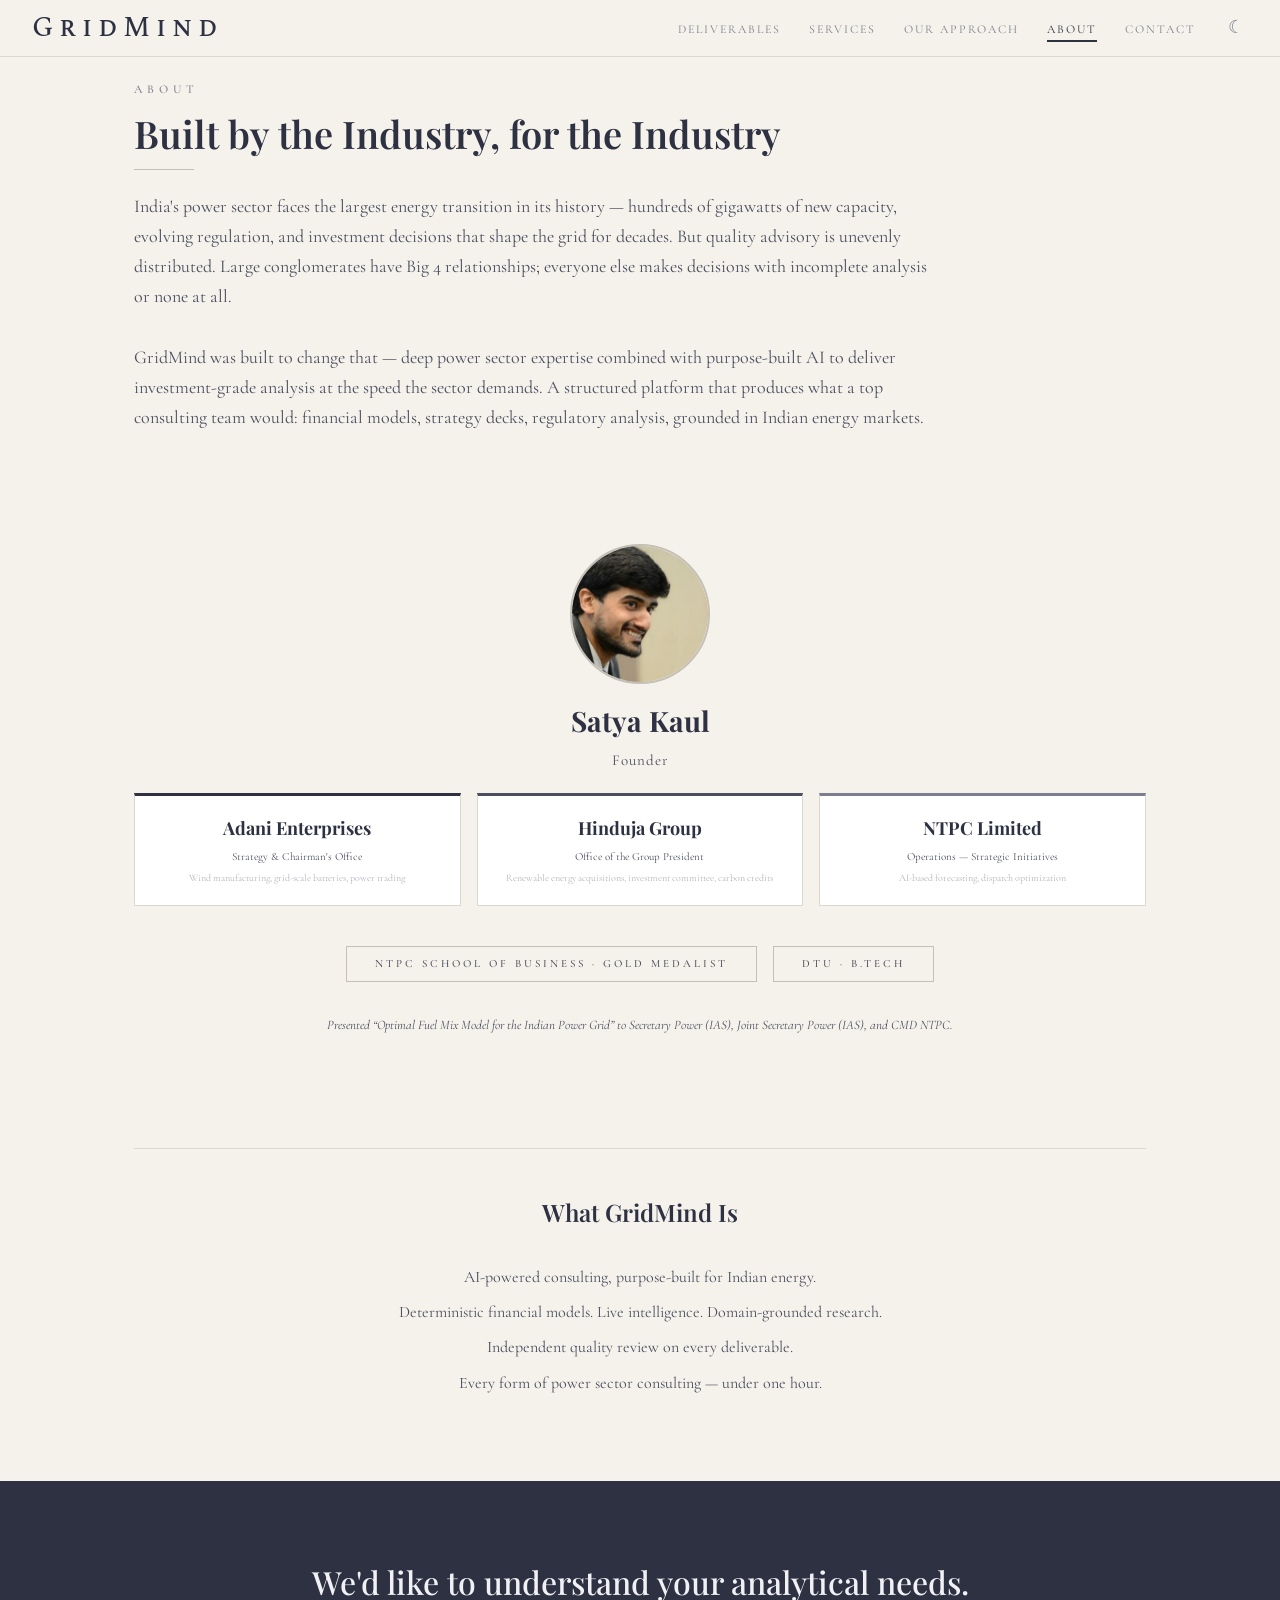
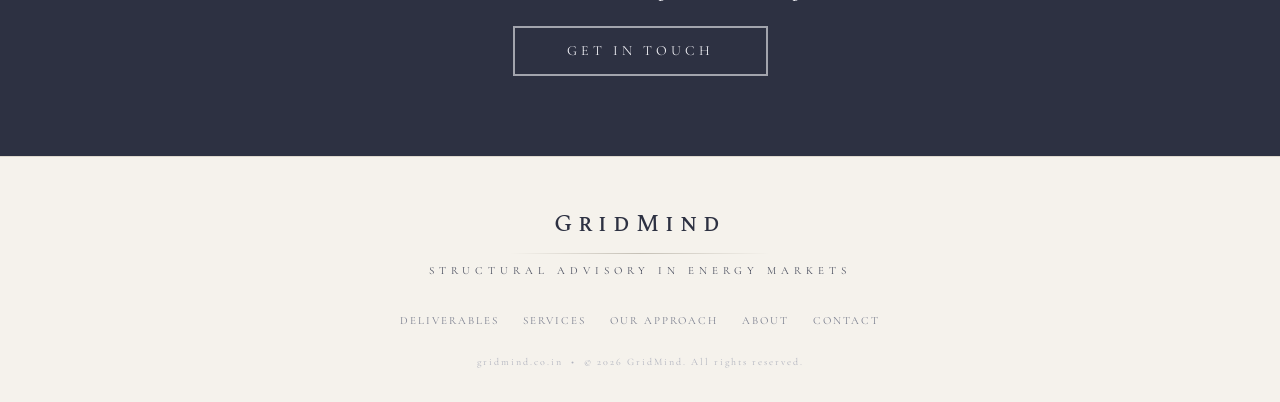
==== about.html @ 49113871 "Tighten all copy, add favicon + nav tooltips" ====
<!DOCTYPE html>
<html lang="en">
<head>
<meta charset="UTF-8">
<meta name="viewport" content="width=device-width, initial-scale=1.0">
<title>About GridMind — Founded by Satya Kaul</title>
<meta name="description" content="GridMind is an AI-powered consulting platform purpose-built for the Indian power sector. Founded by Satya Kaul — deep energy experience across Adani, Hinduja, and NTPC.">
<meta property="og:title" content="About GridMind — Founded by Satya Kaul">
<meta property="og:description" content="AI-powered energy advisory built by the industry, for the industry. Founded by Satya Kaul — Adani, Hinduja, NTPC.">
<meta property="og:type" content="website">
<meta property="og:url" content="https://gridmind.co.in/about.html">
<meta name="twitter:card" content="summary">
<link rel="preconnect" href="https://fonts.googleapis.com">
<link rel="preconnect" href="https://fonts.gstatic.com" crossorigin>
<link href="https://fonts.googleapis.com/css2?family=Spectral+SC:wght@400;500;600;700&family=Playfair+Display:ital,wght@0,400;0,500;0,600;0,700;1,400&family=Cormorant+Garamond:wght@300;400;500;600;700&family=Noto+Sans+Devanagari:wght@400;500&display=swap" rel="stylesheet">
<link rel="icon" href="img/gridmind-logo.png" type="image/png">
<link rel="stylesheet" href="css/tokens.css">
<link rel="stylesheet" href="css/base.css">
<link rel="stylesheet" href="css/components.css">
<link rel="stylesheet" href="css/pages.css">
<script type="application/ld+json">
{
  "@context": "https://schema.org",
  "@type": "Person",
  "name": "Satya Kaul",
  "jobTitle": "Founder",
  "worksFor": {
    "@type": "Organization",
    "name": "GridMind",
    "url": "https://gridmind.co.in"
  },
  "alumniOf": [
    {
      "@type": "EducationalOrganization",
      "name": "NTPC School of Business"
    },
    {
      "@type": "EducationalOrganization",
      "name": "Delhi Technological University"
    }
  ]
}
</script>
</head>
<body>

<a href="#main" class="skip-link">Skip to content</a>

<!-- ═══ NAVIGATION ═══ -->
<nav class="nav" id="nav">
  <a href="index.html" class="nav__logo">GridMind</a>
  <ul class="nav__links">
    <li><a href="platform.html" title="What you receive — financial models, decks, reports">Deliverables</a></li>
    <li><a href="services.html" title="Advisory services across India's energy sector">Services</a></li>
    <li><a href="moat.html" title="How we ensure accuracy and quality">Our Approach</a></li>
    <li><a href="about.html" title="Our story and founder">About</a></li>
    <li><a href="contact.html" title="Get in touch or request a briefing">Contact</a></li>
    <li><button class="nav__theme" id="themeToggle" aria-label="Toggle dark mode" title="Toggle theme">&#9790;</button></li>
  </ul>
  <button class="nav__hamburger" id="hamburger" aria-label="Open menu">
    <span></span><span></span><span></span>
  </button>
  <div class="nav__overlay" id="navOverlay">
    <a href="platform.html" title="What you receive">Deliverables</a>
    <a href="services.html" title="Advisory services">Services</a>
    <a href="moat.html" title="How we ensure quality">Our Approach</a>
    <a href="about.html" title="Our story">About</a>
    <a href="contact.html" title="Get in touch">Contact</a>
    <button class="nav__theme" onclick="toggleTheme()" aria-label="Toggle dark mode" title="Toggle theme">&#9790;</button>
  </div>
</nav>

<main id="main">

<!-- ═══ SECTION 1: COMPANY STORY ═══ -->
<section class="section" id="story">
  <div class="container">
    <div data-animate>
      <div class="sl">ABOUT</div>
      <div class="st">Built by the Industry, for the Industry</div>
      <div class="hrl"></div>
    </div>
    <div data-animate data-delay="2">
      <p class="sd" style="max-width:800px">India's power sector faces the largest energy transition in its history &mdash; hundreds of gigawatts of new capacity, evolving regulation, and investment decisions that shape the grid for decades. But quality advisory is unevenly distributed. Large conglomerates have Big 4 relationships; everyone else makes decisions with incomplete analysis or none at all.</p>
    </div>
    <div data-animate data-delay="3">
      <p class="sd" style="max-width:800px">GridMind was built to change that &mdash; deep power sector expertise combined with purpose-built AI to deliver investment-grade analysis at the speed the sector demands. A structured platform that produces what a top consulting team would: financial models, strategy decks, regulatory analysis, grounded in Indian energy markets.</p>
    </div>
  </div>
</section>

<!-- ═══ SECTION 2: FOUNDER PROFILE ═══ -->
<section class="section" style="padding-top:0">
  <div class="container" style="text-align:center">
    <div data-animate>
      <img src="img/satya-photo.jpg" alt="Satya Kaul, Founder of GridMind" class="founder-photo">
    </div>
    <div data-animate data-delay="2">
      <div class="founder-name">Satya Kaul</div>
      <div class="founder-title">Founder</div>
    </div>

    <!-- ═══ EXPERIENCE CARDS ═══ -->
    <div class="g3" data-animate data-delay="3">
      <div class="c exp-card" style="border-top:3px solid var(--ink)">
        <div class="exp-card__company">Adani Enterprises</div>
        <div class="exp-card__role">Strategy &amp; Chairman's Office</div>
        <div class="exp-card__details">Wind manufacturing, grid-scale batteries, power trading</div>
      </div>
      <div class="c exp-card" style="border-top:3px solid var(--ink-mid)">
        <div class="exp-card__company">Hinduja Group</div>
        <div class="exp-card__role">Office of the Group President</div>
        <div class="exp-card__details">Renewable energy acquisitions, investment committee, carbon credits</div>
      </div>
      <div class="c exp-card" style="border-top:3px solid var(--ink-light)">
        <div class="exp-card__company">NTPC Limited</div>
        <div class="exp-card__role">Operations &mdash; Strategic Initiatives</div>
        <div class="exp-card__details">AI-based forecasting, dispatch optimization</div>
      </div>
    </div>

    <!-- ═══ CREDENTIALS ═══ -->
    <div data-animate data-delay="4" style="display:flex;justify-content:center;flex-wrap:wrap;gap:16px;margin-top:40px">
      <span class="badge">NTPC School of Business &middot; Gold Medalist</span>
      <span class="badge">DTU &middot; B.Tech</span>
    </div>

    <!-- ═══ NOTABLE WORK ═══ -->
    <div data-animate data-delay="5">
      <p style="font-family:var(--bd);font-size:13px;color:var(--ink-mid);font-style:italic;max-width:700px;margin:32px auto 0;line-height:1.7">Presented &ldquo;Optimal Fuel Mix Model for the Indian Power Grid&rdquo; to Secretary Power (IAS), Joint Secretary Power (IAS), and CMD NTPC.</p>
    </div>
  </div>
</section>

<!-- ═══ SECTION 3: WHAT GRIDMIND IS ═══ -->
<section class="section" style="padding-top:0">
  <div class="container" style="text-align:center">
    <div data-animate>
      <div class="hrf"></div>
    </div>
    <div data-animate data-delay="2">
      <p style="font-family:'Playfair Display',serif;font-size:24px;font-weight:600;line-height:1.3;margin:48px auto 0">What GridMind Is</p>
    </div>
    <div data-animate data-delay="3" style="margin-top:32px">
      <p style="font-family:'Cormorant Garamond',serif;font-size:16px;color:var(--ink-mid);line-height:2.2;max-width:700px;margin:0 auto">
        AI-powered consulting, purpose-built for Indian energy.<br>
        Deterministic financial models. Live intelligence. Domain-grounded research.<br>
        Independent quality review on every deliverable.<br>
        Every form of power sector consulting &mdash; under one hour.
      </p>
    </div>
  </div>
</section>

<!-- ═══ SECTION 4: CTA ═══ -->
<section class="section section--dark" style="padding:80px 0">
  <div class="container" style="text-align:center">
    <div data-animate>
      <p style="font-family:var(--sf);font-size:clamp(22px,3.5vw,32px);font-weight:500;line-height:1.3;margin-bottom:24px">We'd like to understand your analytical needs.</p>
    </div>
    <div data-animate data-delay="2">
      <a href="contact.html" class="cta-btn">Get in Touch</a>
    </div>
  </div>
</section>

</main>

<!-- ═══ FOOTER ═══ -->
<footer class="footer">
  <div class="container">
    <div class="footer__logo">GridMind</div>
    <div class="footer__rule"></div>
    <div class="footer__tagline">Structural Advisory in Energy Markets</div>
    <ul class="footer__nav">
      <li><a href="platform.html">Deliverables</a></li>
      <li><a href="services.html">Services</a></li>
      <li><a href="moat.html">Our Approach</a></li>
      <li><a href="about.html">About</a></li>
      <li><a href="contact.html">Contact</a></li>
    </ul>
    <p class="footer__copy">gridmind.co.in &nbsp;&bull;&nbsp; &copy; 2026 GridMind. All rights reserved.</p>
  </div>
</footer>

<script src="js/main.js"></script>
</body>
</html>
---- css/tokens.css ----
/* ═══════════════════════════════════════════════════════════════
   GridMind Design Tokens
   Extracted from: mission_control.html, GridMind_Brand_Brief.html
   ═══════════════════════════════════════════════════════════════ */

:root {
  /* Light theme (default — GridMind Brand) */
  --bg: #F5F2EC;
  --bg-card: #FFFFFF;
  --bg-sidebar: #2D3142;
  --bg-topbar: #FFFFFF;
  --ink: #2D3142;
  --ink-mid: #4A4E5E;
  --ink-light: #7A7E8E;
  --ink-faint: #B0B3BE;
  --rule: #C5C0B6;
  --rl: #DDD8CE;
  --bg-hover: rgba(45,49,66,0.04);
  --bg-active: rgba(45,49,66,0.08);

  /* Semantic */
  --success: #008000;
  --danger: #CC0000;
  --warn: #B8860B;

  /* Agent colors */
  --c-ceo: #C5A000;
  --c-coo: #4682B4;
  --c-hr: #8B6FAE;
  --c-researcher: #2E8B57;
  --c-excel: #D2691E;
  --c-coder: #0097A7;
  --c-presenter: #C2185B;
  --c-challenger: #8B3A3A;
  --c-social: #2E7BB8;
  --c-reader: #6D4C41;

  /* Typography */
  --sc: 'Spectral SC', 'Spectral', Georgia, serif;
  --sf: 'Playfair Display', Georgia, serif;
  --bd: 'Cormorant Garamond', Georgia, serif;
  --dv: 'Noto Sans Devanagari', sans-serif;

  /* Fluid type */
  --fs-hero: clamp(36px, 6vw, 62px);
  --fs-title: clamp(28px, 4vw, 38px);
  --fs-subtitle: clamp(18px, 2.5vw, 24px);
  --fs-body: clamp(15px, 1.5vw, 18px);

  /* Layout */
  --max-w: 1060px;
  --nav-h: 56px;

  /* Transitions */
  --ease: cubic-bezier(0.4, 0, 0.2, 1);
}

/* ── Dark Theme ─────────────────────────────────────────────── */
[data-theme="dark"] {
  --bg: #0B0D1A;
  --bg-card: #111326;
  --bg-sidebar: #0D0F1E;
  --bg-topbar: #111326;
  --ink: #F0F0F5;
  --ink-mid: #B4B8C8;
  --ink-light: #6B7085;
  --ink-faint: #454860;
  --rule: #2A2D45;
  --rl: #1E2035;
  --bg-hover: rgba(255,255,255,0.04);
  --bg-active: rgba(255,255,255,0.08);
  --success: #2ECC71;
  --danger: #E74C3C;
  --warn: #DAA520;
}
---- css/base.css ----
/* ═══════════════════════════════════════════════════════════════
   GridMind Base — Reset, Typography, Layout
   ═══════════════════════════════════════════════════════════════ */

*, *::before, *::after { margin: 0; padding: 0; box-sizing: border-box; }

html {
  scroll-behavior: smooth;
  -webkit-font-smoothing: antialiased;
  -moz-osx-font-smoothing: grayscale;
}

body {
  background: var(--bg);
  color: var(--ink);
  font-family: var(--bd);
  font-size: var(--fs-body);
  line-height: 1.65;
  overflow-x: hidden;
}

/* ── Skip to content (a11y) ───────────────────────────────── */
.skip-link {
  position: absolute;
  top: -100%;
  left: 16px;
  padding: 8px 16px;
  background: var(--ink);
  color: var(--bg);
  font-family: var(--bd);
  font-size: 12px;
  letter-spacing: 2px;
  text-transform: uppercase;
  text-decoration: none;
  z-index: 9999;
}
.skip-link:focus { top: 8px; }

/* ── Links ────────────────────────────────────────────────── */
a { color: var(--ink); text-decoration: none; transition: color 0.2s var(--ease); }
a:hover { color: var(--ink-mid); }

/* ── Images ───────────────────────────────────────────────── */
img { max-width: 100%; height: auto; display: block; }

/* ── Container ────────────────────────────────────────────── */
.container {
  width: 100%;
  max-width: var(--max-w);
  margin: 0 auto;
  padding: 0 24px;
}

/* ── Sections ─────────────────────────────────────────────── */
.section {
  padding: 80px 0;
}
.section--dark {
  background: var(--bg-sidebar);
  color: #F0F0F5;
}
.section--dark .sl { color: rgba(240,240,245,0.5); }
.section--dark .st { color: #F0F0F5; }
.section--dark .sd { color: rgba(240,240,245,0.7); }
.section--dark .cta-btn {
  border-color: rgba(240,240,245,0.6);
  color: #F0F0F5;
}
.section--dark .cta-btn:hover {
  background: #F0F0F5;
  color: var(--bg-sidebar);
}

/* ── Typography ───────────────────────────────────────────── */

/* Section label */
.sl {
  font-family: var(--bd);
  font-size: 12px;
  letter-spacing: 5px;
  text-transform: uppercase;
  color: var(--ink-light);
  font-weight: 500;
  margin-bottom: 12px;
}

/* Section title */
.st {
  font-family: var(--sf);
  font-size: var(--fs-title);
  font-weight: 600;
  color: var(--ink);
  line-height: 1.15;
  margin-bottom: 8px;
}

/* Section description */
.sd {
  font-family: var(--bd);
  font-size: var(--fs-body);
  color: var(--ink-mid);
  line-height: 1.65;
  max-width: 680px;
  margin-bottom: 32px;
}

/* Short horizontal rule */
.hrl {
  width: 60px;
  height: 1px;
  background: var(--rule);
  margin: 14px 0 22px;
}

/* Full-width rule */
.hrf {
  width: 100%;
  height: 1px;
  background: var(--rl);
  margin: 32px 0;
}

/* Gradient rule (logo) */
.hr-gradient {
  height: 1px;
  background: linear-gradient(90deg, transparent, var(--rule), transparent);
  margin: 12px auto 14px;
}

/* Footnote */
.fn {
  font-family: var(--bd);
  font-size: 11px;
  color: var(--ink-faint);
  line-height: 1.6;
  margin-top: 16px;
}

/* ── Responsive ───────────────────────────────────────────── */
@media (max-width: 768px) {
  .container { padding: 0 16px; }
  .section { padding: 56px 0; }
}

@media (max-width: 480px) {
  .section { padding: 40px 0; }
}
---- css/components.css ----
/* ═══════════════════════════════════════════════════════════════
   GridMind Components
   Source: GridMind_Pitch_Deck_New.html + GridMind_Brand_Brief.html
   ═══════════════════════════════════════════════════════════════ */

/* ── Navigation ───────────────────────────────────────────── */
.nav {
  position: fixed;
  top: 0;
  left: 0;
  right: 0;
  height: var(--nav-h);
  display: flex;
  align-items: center;
  justify-content: space-between;
  padding: 0 32px;
  z-index: 100;
  transition: background 0.4s var(--ease), backdrop-filter 0.4s var(--ease), box-shadow 0.4s var(--ease);
}
.nav.scrolled {
  background: rgba(245,242,236,0.92);
  backdrop-filter: blur(10px);
  -webkit-backdrop-filter: blur(10px);
  box-shadow: 0 1px 0 var(--rl);
}
[data-theme="dark"] .nav.scrolled {
  background: rgba(11,13,26,0.92);
}

.nav__logo {
  font-family: var(--sc);
  font-size: 28px;
  font-weight: 500;
  letter-spacing: 6px;
  color: var(--ink);
  text-decoration: none;
}

.nav__links {
  display: flex;
  align-items: center;
  gap: 28px;
  list-style: none;
}
.nav__links a {
  font-family: var(--bd);
  font-size: 12px;
  letter-spacing: 2px;
  text-transform: uppercase;
  color: var(--ink-light);
  text-decoration: none;
  padding: 4px 0;
  border-bottom: 2px solid transparent;
  transition: color 0.2s var(--ease), border-color 0.2s var(--ease);
}
.nav__links a:hover,
.nav__links a.active {
  color: var(--ink);
  border-bottom-color: var(--ink);
}

.nav__theme {
  background: none;
  border: none;
  cursor: pointer;
  font-size: 18px;
  color: var(--ink-light);
  padding: 4px;
  transition: color 0.2s var(--ease);
  line-height: 1;
}
.nav__theme:hover { color: var(--ink); }

.nav__hamburger {
  display: none;
  background: none;
  border: none;
  cursor: pointer;
  width: 28px;
  height: 20px;
  position: relative;
  z-index: 200;
}
.nav__hamburger span {
  display: block;
  width: 100%;
  height: 1.5px;
  background: var(--ink);
  position: absolute;
  left: 0;
  transition: all 0.3s var(--ease);
}
.nav__hamburger span:nth-child(1) { top: 0; }
.nav__hamburger span:nth-child(2) { top: 9px; }
.nav__hamburger span:nth-child(3) { top: 18px; }
.nav.is-open .nav__hamburger span:nth-child(1) { top: 9px; transform: rotate(45deg); }
.nav.is-open .nav__hamburger span:nth-child(2) { opacity: 0; }
.nav.is-open .nav__hamburger span:nth-child(3) { top: 9px; transform: rotate(-45deg); }

/* Mobile nav overlay */
.nav__overlay {
  display: none;
  position: fixed;
  inset: 0;
  background: var(--bg);
  z-index: 150;
  flex-direction: column;
  align-items: center;
  justify-content: center;
  gap: 32px;
}
.nav.is-open .nav__overlay {
  display: flex;
}
.nav__overlay a {
  font-family: var(--bd);
  font-size: 18px;
  letter-spacing: 4px;
  text-transform: uppercase;
  color: var(--ink-mid);
  text-decoration: none;
  opacity: 0;
  transform: translateY(12px);
  animation: navFadeIn 0.4s var(--ease) forwards;
}
.nav__overlay a:nth-child(1) { animation-delay: 0.05s; }
.nav__overlay a:nth-child(2) { animation-delay: 0.1s; }
.nav__overlay a:nth-child(3) { animation-delay: 0.15s; }
.nav__overlay a:nth-child(4) { animation-delay: 0.2s; }
.nav__overlay a:nth-child(5) { animation-delay: 0.25s; }
.nav__overlay a:nth-child(6) { animation-delay: 0.3s; }

@keyframes navFadeIn {
  to { opacity: 1; transform: translateY(0); }
}

@media (max-width: 768px) {
  .nav { padding: 0 16px; }
  .nav__links { display: none; }
  .nav__hamburger { display: block; }
}

/* ── Footer ───────────────────────────────────────────────── */
.footer {
  border-top: 1px solid var(--rl);
  padding: 48px 0 32px;
  text-align: center;
}
.footer__logo {
  font-family: var(--sc);
  font-size: 24px;
  font-weight: 500;
  letter-spacing: 6px;
  color: var(--ink);
}
.footer__rule {
  width: 260px;
  height: 1px;
  background: linear-gradient(90deg, transparent, var(--rule), transparent);
  margin: 8px auto;
}
.footer__tagline {
  font-family: var(--bd);
  font-size: 11px;
  letter-spacing: 5px;
  text-transform: uppercase;
  color: var(--ink-mid);
  margin-bottom: 24px;
}
.footer__nav {
  display: flex;
  justify-content: center;
  gap: 24px;
  list-style: none;
  margin-bottom: 20px;
}
.footer__nav a {
  font-family: var(--bd);
  font-size: 11px;
  letter-spacing: 2px;
  text-transform: uppercase;
  color: var(--ink-light);
  text-decoration: none;
  transition: color 0.2s var(--ease);
}
.footer__nav a:hover { color: var(--ink); }
.footer__copy {
  font-family: var(--bd);
  font-size: 10px;
  letter-spacing: 2px;
  color: var(--ink-faint);
}

/* ── Cards ────────────────────────────────────────────────── */
.c {
  background: var(--bg-card);
  border: 1px solid var(--rl);
  padding: 24px 26px;
  transition: border-color 0.3s var(--ease), box-shadow 0.3s var(--ease);
}
.c:hover {
  border-color: var(--rule);
  box-shadow: 0 4px 20px rgba(45,49,66,0.06);
}
[data-theme="dark"] .c:hover {
  box-shadow: 0 4px 20px rgba(0,0,0,0.2);
}

/* ── Grids ────────────────────────────────────────────────── */
.g2 { display: grid; grid-template-columns: 1fr 1fr; gap: 20px; }
.g3 { display: grid; grid-template-columns: 1fr 1fr 1fr; gap: 16px; }
.g4 { display: grid; grid-template-columns: repeat(4, 1fr); gap: 14px; }
.g5 { display: grid; grid-template-columns: repeat(5, 1fr); gap: 14px; }

@media (max-width: 768px) {
  .g2, .g3, .g4, .g5 { grid-template-columns: 1fr; }
}
@media (min-width: 769px) and (max-width: 1024px) {
  .g3 { grid-template-columns: 1fr 1fr; }
  .g4 { grid-template-columns: 1fr 1fr; }
  .g5 { grid-template-columns: 1fr 1fr 1fr; }
}

/* ── Tags ─────────────────────────────────────────────────── */
.tag {
  display: inline-block;
  padding: 3px 11px;
  border: 1px solid var(--rl);
  font-family: var(--bd);
  font-size: 10px;
  letter-spacing: 2px;
  text-transform: uppercase;
  color: var(--ink-light);
  margin-bottom: 10px;
}
.tag--primary {
  border-color: var(--ink);
  color: var(--ink);
  font-weight: 600;
  border-width: 1.5px;
}
.tag--warn {
  border-color: var(--warn);
  color: var(--warn);
}

/* ── Stat Blocks ──────────────────────────────────────────── */
.sn {
  font-family: var(--sf);
  font-size: 32px;
  font-weight: 700;
  color: var(--ink);
  line-height: 1;
}
.su {
  font-family: var(--bd);
  font-size: 10px;
  letter-spacing: 2px;
  text-transform: uppercase;
  color: var(--ink-light);
  margin-top: 4px;
}

.stat-box {
  text-align: center;
  min-width: 76px;
  padding-left: 16px;
  flex-shrink: 0;
  display: flex;
  flex-direction: column;
  align-items: center;
  justify-content: center;
}

/* ── Buttons ──────────────────────────────────────────────── */
.cta-btn {
  display: inline-block;
  padding: 16px 52px;
  border: 2px solid var(--ink);
  font-family: var(--bd);
  font-size: 14px;
  letter-spacing: 4px;
  text-transform: uppercase;
  color: var(--ink);
  cursor: pointer;
  transition: all 0.3s var(--ease);
  background: transparent;
  text-decoration: none;
  line-height: 1;
}
.cta-btn:hover {
  background: var(--ink);
  color: var(--bg);
}

/* ── Quote Block ──────────────────────────────────────────── */
.qb {
  padding: 8px 13px;
  border-left: 2px solid var(--rule);
  font-size: 13px;
  color: var(--ink-mid);
  line-height: 1.5;
  margin-bottom: 6px;
  background: var(--bg);
}

/* ── Badges ───────────────────────────────────────────────── */
.badge {
  display: inline-block;
  padding: 8px 28px;
  border: 1px solid var(--rule);
  font-family: var(--bd);
  font-size: 11px;
  letter-spacing: 3px;
  text-transform: uppercase;
  color: var(--ink-mid);
  font-weight: 500;
  text-align: center;
}
.badge--primary {
  border-color: var(--ink);
  color: var(--ink);
  font-weight: 600;
  border-width: 1.5px;
}

/* ── Comparison Table ─────────────────────────────────────── */
.cmp-table {
  width: 100%;
  border-collapse: collapse;
  font-size: 13px;
}
.cmp-table th {
  font-family: var(--bd);
  font-size: 10px;
  letter-spacing: 2px;
  text-transform: uppercase;
  color: var(--ink-light);
  font-weight: 500;
  padding: 10px 12px;
  text-align: left;
  border-bottom: 1.5px solid var(--ink);
}
.cmp-table td {
  padding: 10px 12px;
  border-bottom: 1px solid var(--rl);
  color: var(--ink-mid);
  vertical-align: top;
}
.cmp-table td:first-child {
  color: var(--ink);
  font-weight: 500;
}
.cmp-table .gm-col {
  background: rgba(45,49,66,0.08);
  color: var(--ink);
  font-weight: 600;
  border-left: 2px solid var(--ink);
}
.cmp-table th.gm-col {
  color: var(--ink);
  font-weight: 700;
  letter-spacing: 3px;
}
[data-theme="dark"] .cmp-table .gm-col {
  background: rgba(240,240,245,0.06);
}

@media (max-width: 768px) {
  .cmp-table { font-size: 11px; }
  .cmp-table th, .cmp-table td { padding: 8px 6px; }
}

/* ── Scroll Animations ────────────────────────────────────── */
[data-animate] {
  opacity: 0;
  transform: translateY(16px);
  transition: opacity 0.6s var(--ease), transform 0.6s var(--ease);
}
[data-animate].is-visible {
  opacity: 1;
  transform: translateY(0);
}
[data-delay="1"] { transition-delay: 0.1s; }
[data-delay="2"] { transition-delay: 0.25s; }
[data-delay="3"] { transition-delay: 0.4s; }
[data-delay="4"] { transition-delay: 0.55s; }
[data-delay="5"] { transition-delay: 0.7s; }
[data-delay="6"] { transition-delay: 0.85s; }
[data-delay="7"] { transition-delay: 1.0s; }

/* ── Agent Block (execution grid) ─────────────────────────── */
.agent-block {
  padding: 14px 10px;
  text-align: center;
}
.agent-block--standard { background: var(--ink); }
.agent-block--challenger { background: #3D2020; }
.agent-block--reader { background: var(--ink-mid); }
.agent-block--hr { background: #1A3A2A; }

.agent-block__name {
  font-family: var(--sf);
  font-size: 14px;
  font-weight: 700;
  color: var(--bg);
}
.agent-block__model {
  font-size: 9.5px;
  color: rgba(245,242,236,0.5);
  margin-top: 4px;
}
.agent-block__desc {
  font-size: 9px;
  color: rgba(245,242,236,0.35);
  margin-top: 3px;
  line-height: 1.4;
}

/* ── Progress Bar ─────────────────────────────────────────── */
.progress-bar {
  position: relative;
  height: 3px;
  background: var(--rl);
  overflow: visible;
}
.progress-bar__fill {
  position: absolute;
  left: 0;
  top: 0;
  height: 100%;
  width: 0%;
  background: var(--ink);
  transition: width 2.5s cubic-bezier(0.25, 0.1, 0.25, 1) 0.6s;
}
.progress-bar.is-visible .progress-bar__fill {
  width: 100%;
}

/* ── Agent Card (detail grid) ─────────────────────────────── */
.agent-card {
  border-left: 3px solid var(--ink);
}
.agent-card__name {
  font-family: var(--sf);
  font-size: 16px;
  font-weight: 600;
  margin-bottom: 4px;
}
.agent-card__model {
  display: inline-block;
  padding: 2px 8px;
  font-size: 10px;
  letter-spacing: 1px;
  color: var(--ink-light);
  border: 1px solid var(--rl);
  margin-bottom: 8px;
}
.agent-card__desc {
  font-size: 13px;
  color: var(--ink-mid);
  line-height: 1.5;
}

/* ── Strikethrough Comparison ─────────────────────────────── */
.compare-old {
  font-size: 13px;
  color: var(--ink-light);
  text-decoration: line-through;
  margin-bottom: 4px;
}
.section--dark .compare-old {
  color: rgba(240,240,245,0.4);
}
.compare-new {
  font-family: var(--sf);
  font-size: 16px;
  font-weight: 700;
}

/* ── Waterfall / Fill Bars ────────────────────────────────── */
.fill-bar {
  height: 5px;
  background: var(--rl);
  width: 100%;
  margin-top: 6px;
}
.fill-bar__inner {
  height: 100%;
  background: var(--ink);
  width: 0%;
  transition: width 1.2s var(--ease) 0.5s;
}
[data-animate].is-visible .fill-bar__inner {
  width: var(--fill-w);
}
---- css/pages.css ----
/* ═══════════════════════════════════════════════════════════════
   GridMind Page-Specific Styles
   ═══════════════════════════════════════════════════════════════ */

/* ── Hero ─────────────────────────────────────────────────── */
.hero {
  min-height: 100vh;
  display: flex;
  flex-direction: column;
  align-items: center;
  justify-content: center;
  text-align: center;
  padding: 80px 24px 40px;
}

.hero__logo {
  font-family: var(--sc);
  font-size: var(--fs-hero);
  font-weight: 500;
  letter-spacing: 8px;
  color: var(--ink);
}

.hero__rule {
  width: min(400px, 80vw);
  height: 1px;
  background: linear-gradient(90deg, transparent, var(--rule), transparent);
  margin: 14px auto 12px;
}

.hero__tagline {
  font-family: var(--bd);
  font-size: 14px;
  letter-spacing: 6px;
  text-transform: uppercase;
  color: var(--ink-mid);
}

.hero__sanskrit {
  font-family: var(--dv);
  font-size: 13px;
  color: var(--ink-faint);
  letter-spacing: 1px;
  margin-top: 10px;
}

.hero__pitch {
  font-family: var(--sf);
  font-size: var(--fs-subtitle);
  font-weight: 500;
  color: var(--ink);
  line-height: 1.4;
  max-width: 660px;
  margin: 52px auto 0;
}

.hero__stats {
  display: flex;
  justify-content: center;
  gap: 48px;
  margin-top: 40px;
}
.hero__stats .stat {
  text-align: center;
}
.hero__stats .stat__divider {
  width: 1px;
  background: var(--rl);
  align-self: stretch;
}

.hero__cta {
  margin-top: 48px;
}

@media (max-width: 768px) {
  .hero { padding: 100px 16px 40px; }
  .hero__stats { gap: 24px; flex-wrap: wrap; }
  .hero__stats .stat__divider { display: none; }
  .hero__logo { letter-spacing: 4px; }
}

/* ── Timeline (60-minute flow) ────────────────────────────── */
.timeline-card {
  padding: 18px 16px;
  border-top: 3px solid var(--ink);
}
.timeline-card__time {
  font-family: var(--sf);
  font-size: 26px;
  font-weight: 700;
  line-height: 1;
}
.timeline-card__label {
  font-size: 8px;
  letter-spacing: 2.5px;
  text-transform: uppercase;
  color: var(--ink-faint);
  font-weight: 600;
  margin: 4px 0 10px;
}
.timeline-card__desc {
  font-size: 12px;
  color: var(--ink-mid);
  line-height: 1.5;
}

/* ── Execution Engine ─────────────────────────────────────── */
.exec-engine {
  border: 1.5px solid var(--rl);
  padding: 20px 24px;
  background: var(--bg-card);
}
.exec-engine__header {
  display: flex;
  justify-content: space-between;
  align-items: baseline;
  margin-bottom: 14px;
  flex-wrap: wrap;
  gap: 8px;
}
.exec-engine__time {
  font-size: 8px;
  letter-spacing: 3px;
  text-transform: uppercase;
  color: var(--ink-light);
  font-weight: 600;
}
.exec-engine__title {
  font-family: var(--sf);
  font-size: 16px;
  font-weight: 700;
  margin-left: 12px;
}
.exec-engine__subtitle {
  font-size: 11px;
  color: var(--ink-faint);
}
.exec-engine__grid {
  display: grid;
  grid-template-columns: repeat(7, 1fr);
  gap: 8px;
}
@media (max-width: 768px) {
  .exec-engine__grid {
    grid-template-columns: repeat(3, 1fr);
  }
}
@media (max-width: 480px) {
  .exec-engine__grid {
    grid-template-columns: 1fr 1fr;
  }
}

/* ── Sectors Strip ────────────────────────────────────────── */
.sectors {
  display: flex;
  justify-content: center;
  flex-wrap: wrap;
  gap: 10px;
  padding: 40px 0;
}

/* ── Bottom Stats Row ─────────────────────────────────────── */
.stats-row {
  display: flex;
  gap: 52px;
  justify-content: center;
  text-align: center;
  padding-top: 24px;
}
@media (max-width: 768px) {
  .stats-row { gap: 24px; flex-wrap: wrap; }
}

/* ── Architecture Diagram ─────────────────────────────────── */
.arch-flow {
  max-width: 800px;
  margin: 0 auto;
}
.arch-flow svg {
  width: 100%;
  height: auto;
}

/* ── Moat Visual ──────────────────────────────────────────── */
.moat-layout {
  display: flex;
  gap: 36px;
  align-items: center;
}
.moat-visual {
  flex: 0 0 340px;
  position: relative;
  height: 340px;
}
.moat-details {
  flex: 1;
  display: flex;
  flex-direction: column;
  gap: 12px;
}
.moat-item {
  display: flex;
  gap: 12px;
  align-items: flex-start;
}
.moat-item__num {
  flex: 0 0 28px;
  height: 28px;
  background: var(--ink);
  display: flex;
  align-items: center;
  justify-content: center;
  font-family: var(--sf);
  font-size: 12px;
  font-weight: 700;
  color: var(--bg);
}
.moat-item__title {
  font-family: var(--sf);
  font-size: 14px;
  font-weight: 600;
  margin-bottom: 2px;
}
.moat-item__desc {
  font-size: 12px;
  color: var(--ink-mid);
  line-height: 1.5;
}

@media (max-width: 768px) {
  .moat-layout { flex-direction: column; }
  .moat-visual { flex: none; width: 100%; max-width: 340px; margin: 0 auto; }
}

/* ── Founder Profile ──────────────────────────────────────── */
.founder-photo {
  width: 140px;
  height: 140px;
  border-radius: 50%;
  border: 2.5px solid var(--rule);
  object-fit: cover;
  margin: 0 auto 14px;
}
.founder-name {
  font-family: var(--sf);
  font-size: 28px;
  font-weight: 700;
  text-align: center;
}
.founder-title {
  font-family: var(--bd);
  font-size: 15px;
  color: var(--ink-mid);
  letter-spacing: 1px;
  text-align: center;
  margin-top: 4px;
  margin-bottom: 20px;
}

/* ── Experience Cards ─────────────────────────────────────── */
.exp-card {
  text-align: center;
  padding: 18px 14px;
}
.exp-card__company {
  font-family: var(--sf);
  font-size: 18px;
  font-weight: 700;
  margin-bottom: 4px;
}
.exp-card__role {
  font-size: 11px;
  color: var(--ink-mid);
}
.exp-card__details {
  font-size: 10px;
  color: var(--ink-faint);
  margin-top: 4px;
}

/* ── Contact Form ─────────────────────────────────────────── */
.form-group {
  margin-bottom: 24px;
}
.form-label {
  display: block;
  font-family: var(--bd);
  font-size: 10px;
  letter-spacing: 2px;
  text-transform: uppercase;
  color: var(--ink-light);
  margin-bottom: 6px;
}
.form-input,
.form-select,
.form-textarea {
  width: 100%;
  padding: 10px 0;
  border: none;
  border-bottom: 1px solid var(--rl);
  background: transparent;
  font-family: var(--bd);
  font-size: 16px;
  color: var(--ink);
  outline: none;
  transition: border-color 0.2s var(--ease);
}
.form-input:focus,
.form-select:focus,
.form-textarea:focus {
  border-bottom-color: var(--ink);
}
.form-input.error { border-bottom-color: var(--danger); }
.form-textarea {
  resize: vertical;
  min-height: 100px;
}
.form-select {
  cursor: pointer;
  -webkit-appearance: none;
  -moz-appearance: none;
  appearance: none;
  background-image: url("data:image/svg+xml,%3Csvg width='12' height='8' viewBox='0 0 12 8' fill='none' xmlns='http://www.w3.org/2000/svg'%3E%3Cpath d='M1 1L6 6L11 1' stroke='%237A7E8E' stroke-width='1.5'/%3E%3C/svg%3E");
  background-repeat: no-repeat;
  background-position: right 0 center;
  padding-right: 20px;
}
.form-error {
  font-size: 11px;
  color: var(--danger);
  margin-top: 4px;
  display: none;
}
.form-group.has-error .form-error { display: block; }

.form-success {
  text-align: center;
  padding: 40px;
  display: none;
}
.form-success.is-visible { display: block; }
.form-success__check {
  font-size: 48px;
  color: var(--success);
  margin-bottom: 16px;
}
.form-success__text {
  font-family: var(--sf);
  font-size: 20px;
  font-weight: 600;
}
.form-success__sub {
  color: var(--ink-mid);
  margin-top: 8px;
}

/* ── Service Tier Cards ───────────────────────────────────── */
.tier-card {
  text-align: center;
}
.tier-card__price {
  font-family: var(--sf);
  font-size: 28px;
  font-weight: 700;
  color: var(--ink);
  margin: 8px 0 4px;
}
.tier-card__unit {
  font-size: 13px;
  font-weight: 400;
  color: var(--ink-mid);
}
.tier-card--future {
  opacity: 0.7;
  border-style: dashed;
}

/* ── Tailwind stat ────────────────────────────────────────── */
.tw-stat {
  border-left: 3px solid var(--ink);
  padding-left: 16px;
}
.tw-stat__num {
  font-family: var(--sf);
  font-size: 22px;
  font-weight: 700;
  line-height: 1;
}
.tw-stat__desc {
  font-size: 13px;
  color: var(--ink-mid);
  line-height: 1.5;
  margin-top: 4px;
}
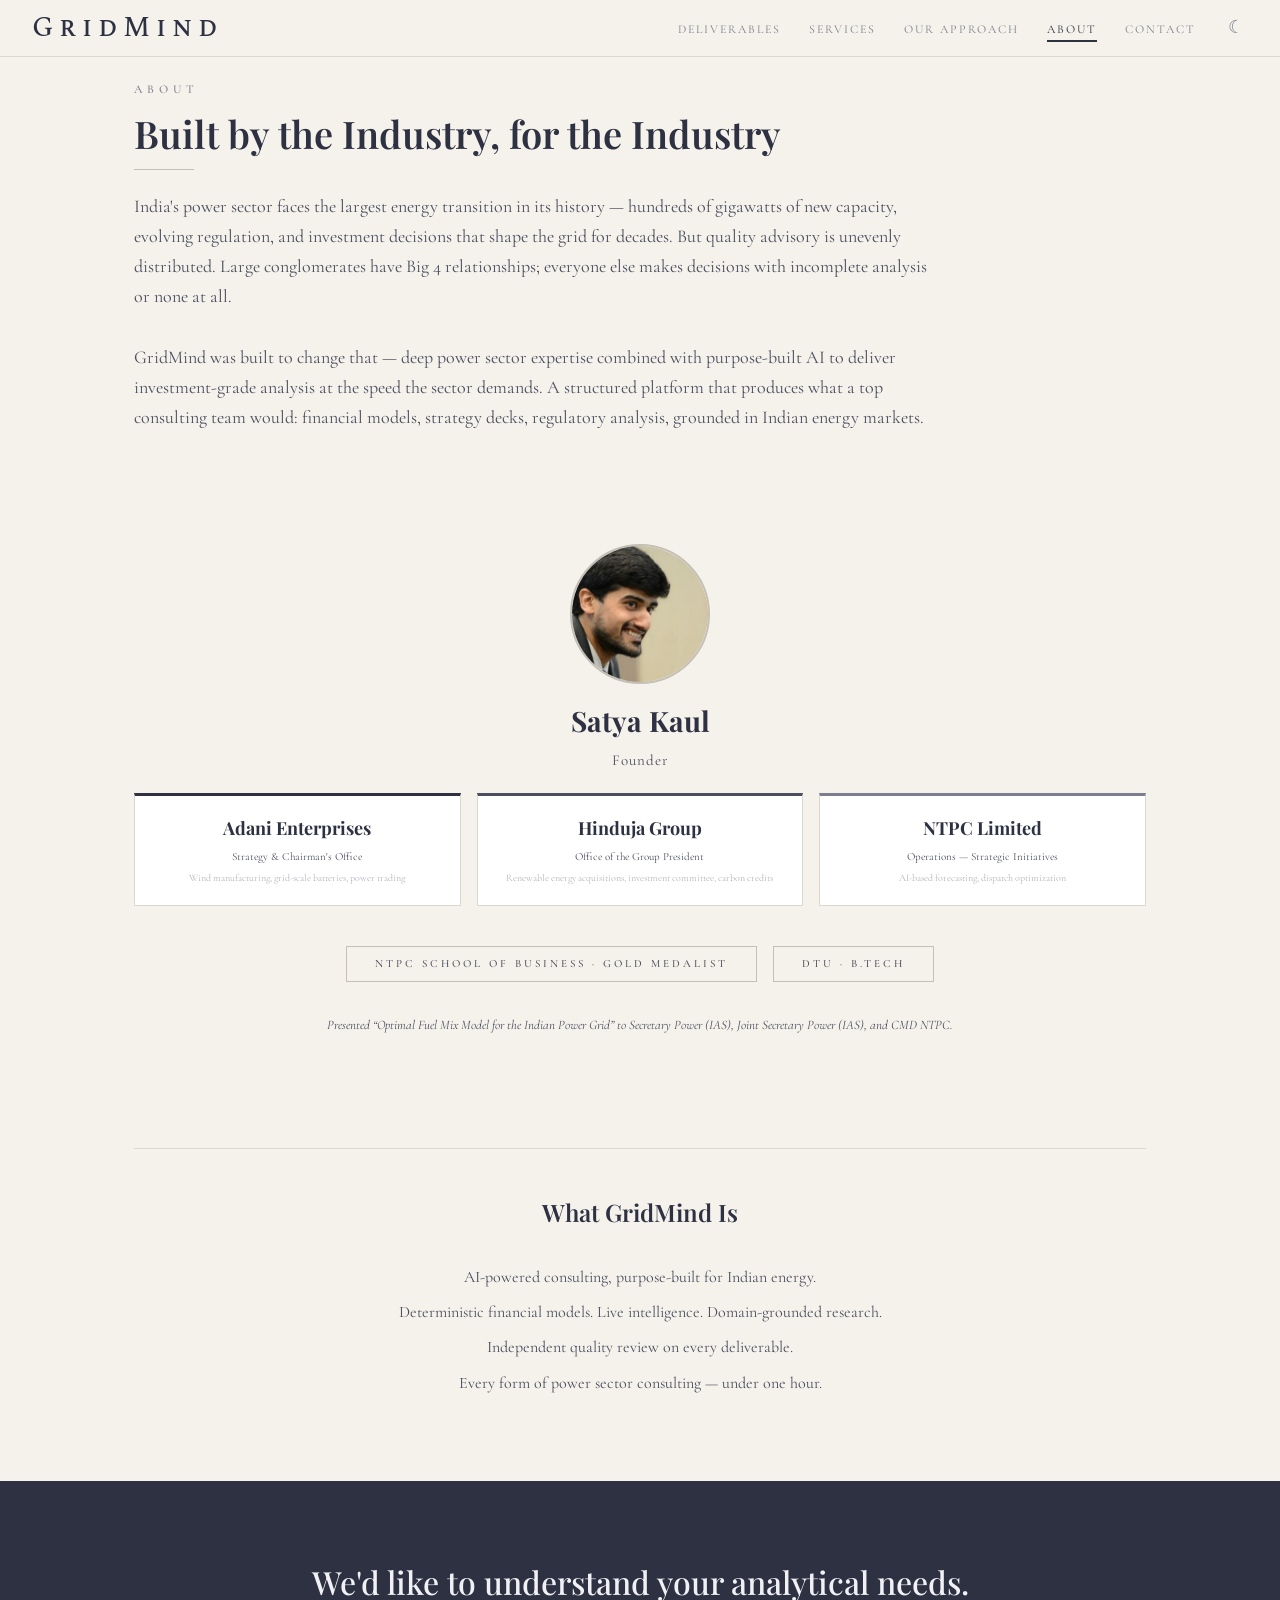
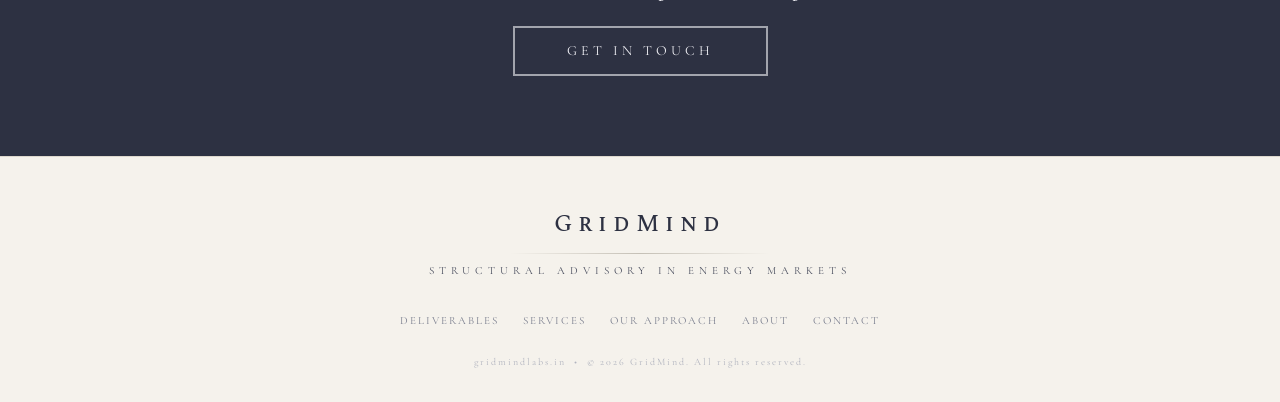
==== commit 3c161c2a: "Update domain to gridmindlabs.in in all pages" ====
--- a/about.html
+++ b/about.html
@@ -8,16 +8,17 @@
 <meta property="og:title" content="About GridMind — Founded by Satya Kaul">
 <meta property="og:description" content="AI-powered energy advisory built by the industry, for the industry. Founded by Satya Kaul — Adani, Hinduja, NTPC.">
 <meta property="og:type" content="website">
-<meta property="og:url" content="https://gridmind.co.in/about.html">
+<meta property="og:url" content="https://gridmindlabs.in/about.html">
 <meta name="twitter:card" content="summary">
 <link rel="preconnect" href="https://fonts.googleapis.com">
 <link rel="preconnect" href="https://fonts.gstatic.com" crossorigin>
 <link href="https://fonts.googleapis.com/css2?family=Spectral+SC:wght@400;500;600;700&family=Playfair+Display:ital,wght@0,400;0,500;0,600;0,700;1,400&family=Cormorant+Garamond:wght@300;400;500;600;700&family=Noto+Sans+Devanagari:wght@400;500&display=swap" rel="stylesheet">
-<link rel="icon" href="img/gridmind-logo.png" type="image/png">
+<link rel="icon" href="img/favicon.svg" type="image/svg+xml">
 <link rel="stylesheet" href="css/tokens.css">
 <link rel="stylesheet" href="css/base.css">
 <link rel="stylesheet" href="css/components.css">
 <link rel="stylesheet" href="css/pages.css">
+<script>(function(){var t=localStorage.getItem("gridmind-theme");if(!t&&matchMedia("(prefers-color-scheme:dark)").matches)t="dark";if(t==="dark")document.documentElement.setAttribute("data-theme","dark")})()</script>
 <script type="application/ld+json">
 {
   "@context": "https://schema.org",
@@ -27,7 +28,7 @@
   "worksFor": {
     "@type": "Organization",
     "name": "GridMind",
-    "url": "https://gridmind.co.in"
+    "url": "https://gridmindlabs.in"
   },
   "alumniOf": [
     {
@@ -66,7 +67,7 @@
     <a href="moat.html" title="How we ensure quality">Our Approach</a>
     <a href="about.html" title="Our story">About</a>
     <a href="contact.html" title="Get in touch">Contact</a>
-    <button class="nav__theme" onclick="toggleTheme()" aria-label="Toggle dark mode" title="Toggle theme">&#9790;</button>
+    <button class="nav__theme" aria-label="Toggle dark mode" title="Toggle theme">&#9790;</button>
   </div>
 </nav>
 
@@ -179,7 +180,7 @@
       <li><a href="about.html">About</a></li>
       <li><a href="contact.html">Contact</a></li>
     </ul>
-    <p class="footer__copy">gridmind.co.in &nbsp;&bull;&nbsp; &copy; 2026 GridMind. All rights reserved.</p>
+    <p class="footer__copy">gridmindlabs.in &nbsp;&bull;&nbsp; &copy; 2026 GridMind. All rights reserved.</p>
   </div>
 </footer>
 
--- a/css/components.css
+++ b/css/components.css
@@ -17,6 +17,9 @@
   z-index: 100;
   transition: background 0.4s var(--ease), backdrop-filter 0.4s var(--ease), box-shadow 0.4s var(--ease);
 }
+.nav.is-open {
+  z-index: 10000;
+}
 .nav.scrolled {
   background: rgba(245,242,236,0.92);
   backdrop-filter: blur(10px);
@@ -97,17 +100,22 @@
 .nav.is-open .nav__hamburger span:nth-child(2) { opacity: 0; }
 .nav.is-open .nav__hamburger span:nth-child(3) { top: 9px; transform: rotate(-45deg); }
 
-/* Mobile nav overlay */
+/* Mobile nav overlay — full-screen menu on mobile */
 .nav__overlay {
   display: none;
   position: fixed;
-  inset: 0;
+  top: 0;
+  left: 0;
+  width: 100vw;
+  height: 100vh;
+  height: 100dvh; /* dynamic viewport height for mobile browsers */
   background: var(--bg);
-  z-index: 150;
+  z-index: 9999;
   flex-direction: column;
   align-items: center;
   justify-content: center;
   gap: 32px;
+  overflow-y: auto;
 }
 .nav.is-open .nav__overlay {
   display: flex;
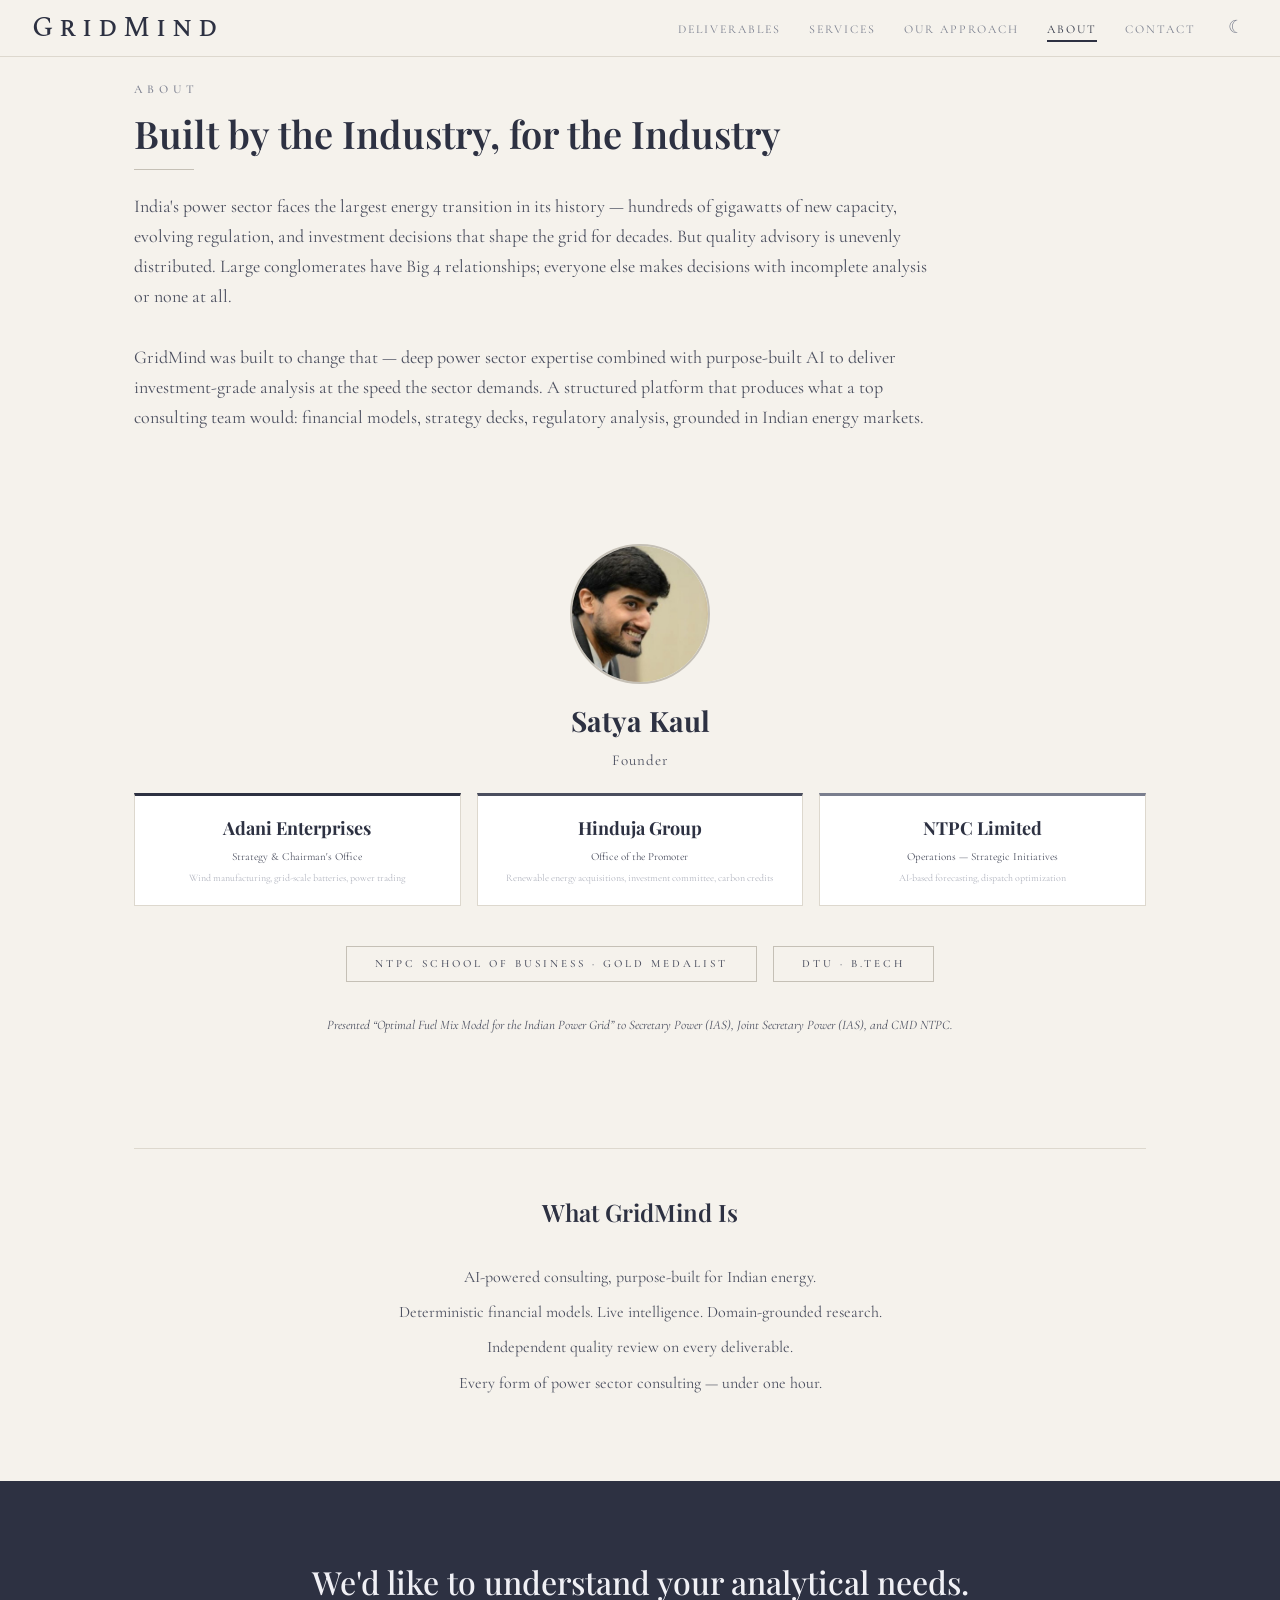
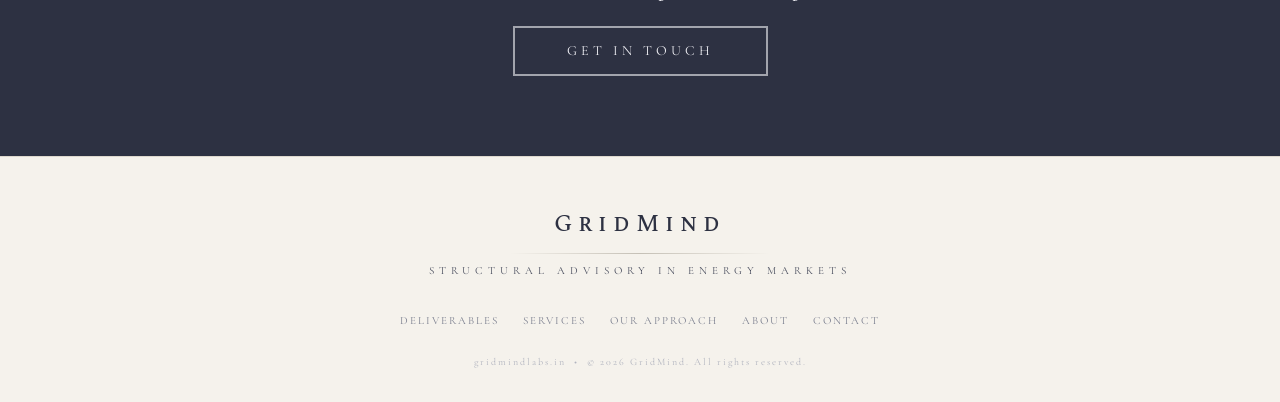
==== commit 39f90992: "Fix Hinduja role: Group President → Office of the Promoter" ====
--- a/about.html
+++ b/about.html
@@ -110,7 +110,7 @@
       </div>
       <div class="c exp-card" style="border-top:3px solid var(--ink-mid)">
         <div class="exp-card__company">Hinduja Group</div>
-        <div class="exp-card__role">Office of the Group President</div>
+        <div class="exp-card__role">Office of the Promoter</div>
         <div class="exp-card__details">Renewable energy acquisitions, investment committee, carbon credits</div>
       </div>
       <div class="c exp-card" style="border-top:3px solid var(--ink-light)">
--- a/css/components.css
+++ b/css/components.css
@@ -82,7 +82,7 @@
   width: 28px;
   height: 20px;
   position: relative;
-  z-index: 200;
+  z-index: 10001; /* above overlay (9999) so X is visible and tappable */
 }
 .nav__hamburger span {
   display: block;
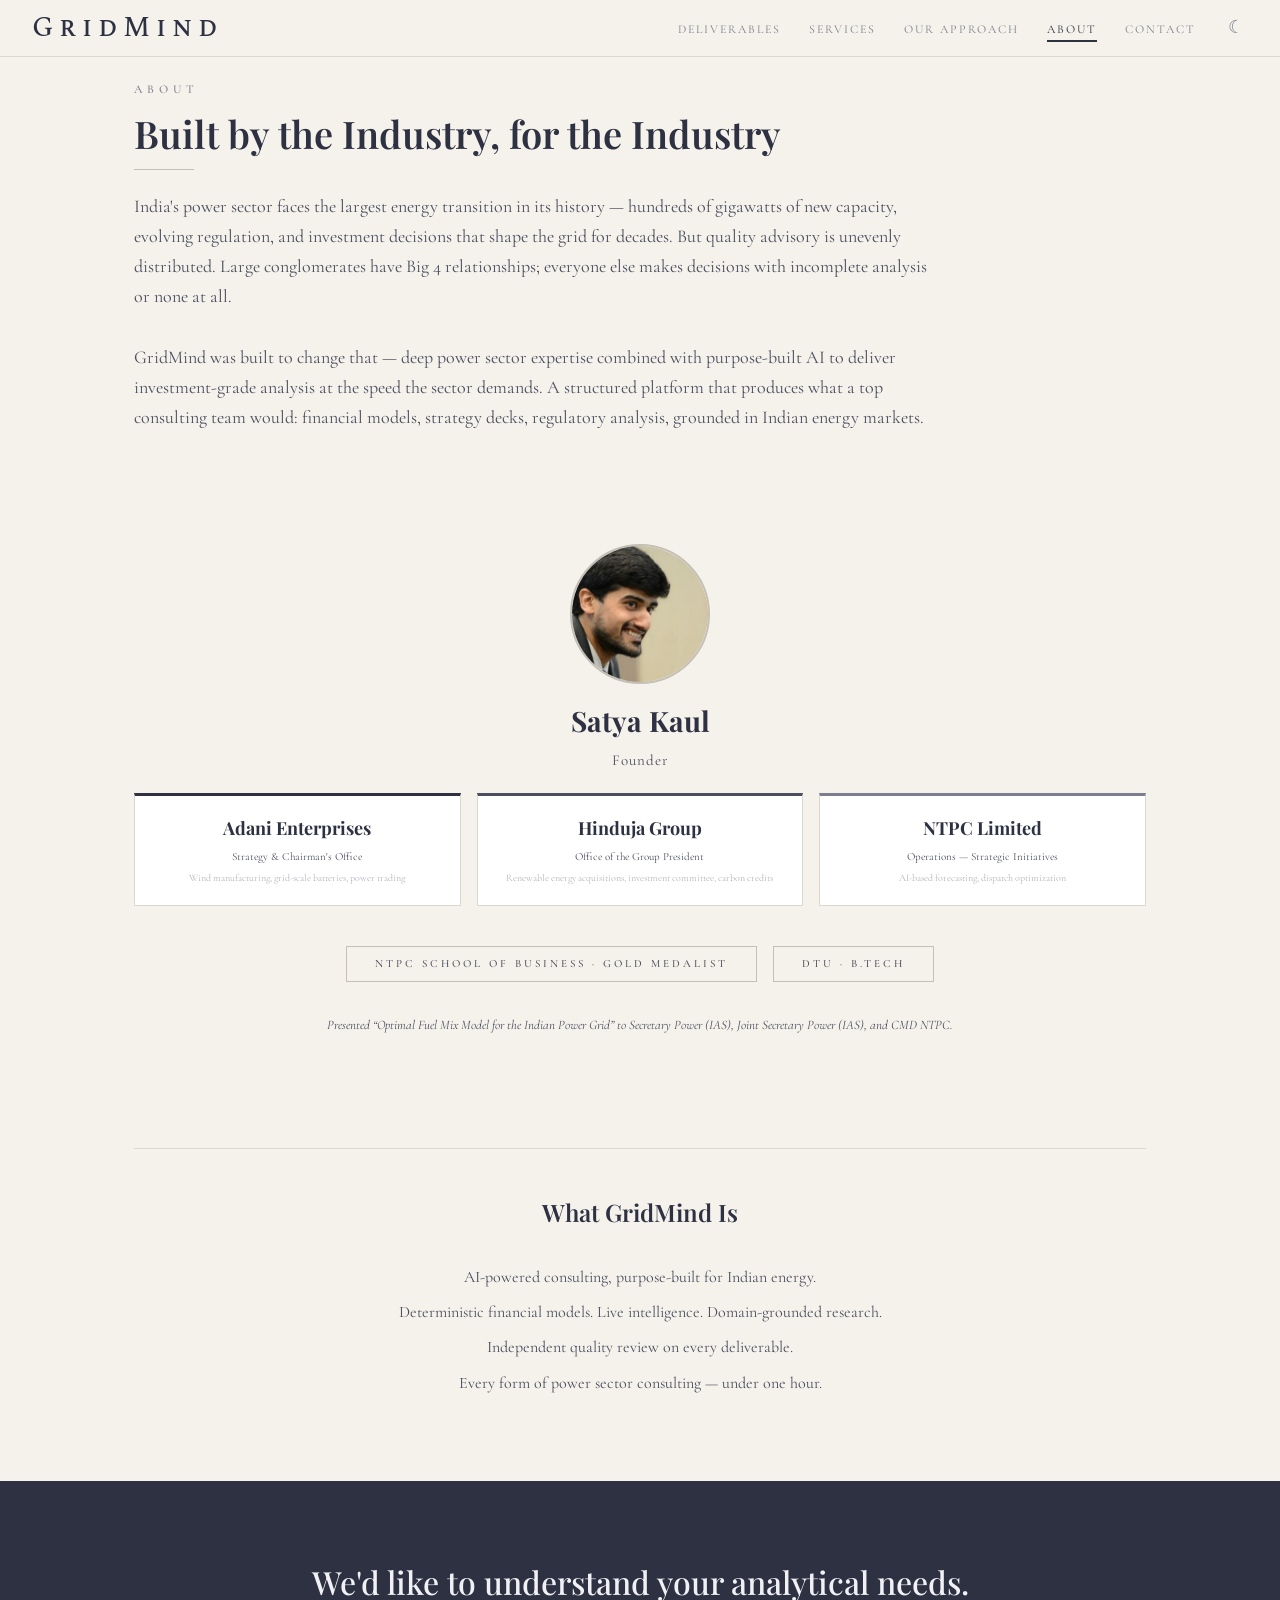
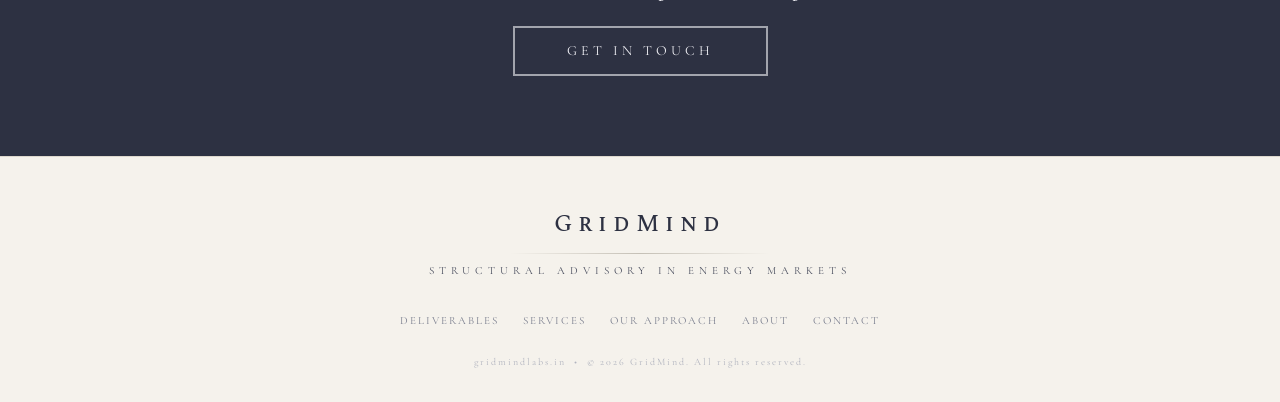
==== commit a0216715: "Fix dark mode select dropdown, contact form endpoint, remove KG entity count - Select dropdown + opt" ====
--- a/about.html
+++ b/about.html
@@ -110,7 +110,7 @@
       </div>
       <div class="c exp-card" style="border-top:3px solid var(--ink-mid)">
         <div class="exp-card__company">Hinduja Group</div>
-        <div class="exp-card__role">Office of the Promoter</div>
+        <div class="exp-card__role">Office of the Group President</div>
         <div class="exp-card__details">Renewable energy acquisitions, investment committee, carbon credits</div>
       </div>
       <div class="c exp-card" style="border-top:3px solid var(--ink-light)">
--- a/css/components.css
+++ b/css/components.css
@@ -82,7 +82,7 @@
   width: 28px;
   height: 20px;
   position: relative;
-  z-index: 10001; /* above overlay (9999) so X is visible and tappable */
+  z-index: 200;
 }
 .nav__hamburger span {
   display: block;
--- a/css/pages.css
+++ b/css/pages.css
@@ -322,10 +322,16 @@
   -webkit-appearance: none;
   -moz-appearance: none;
   appearance: none;
+  background-color: var(--bg);
+  color: var(--ink);
   background-image: url("data:image/svg+xml,%3Csvg width='12' height='8' viewBox='0 0 12 8' fill='none' xmlns='http://www.w3.org/2000/svg'%3E%3Cpath d='M1 1L6 6L11 1' stroke='%237A7E8E' stroke-width='1.5'/%3E%3C/svg%3E");
   background-repeat: no-repeat;
   background-position: right 0 center;
   padding-right: 20px;
+}
+.form-select option {
+  background-color: var(--bg);
+  color: var(--ink);
 }
 .form-error {
   font-size: 11px;
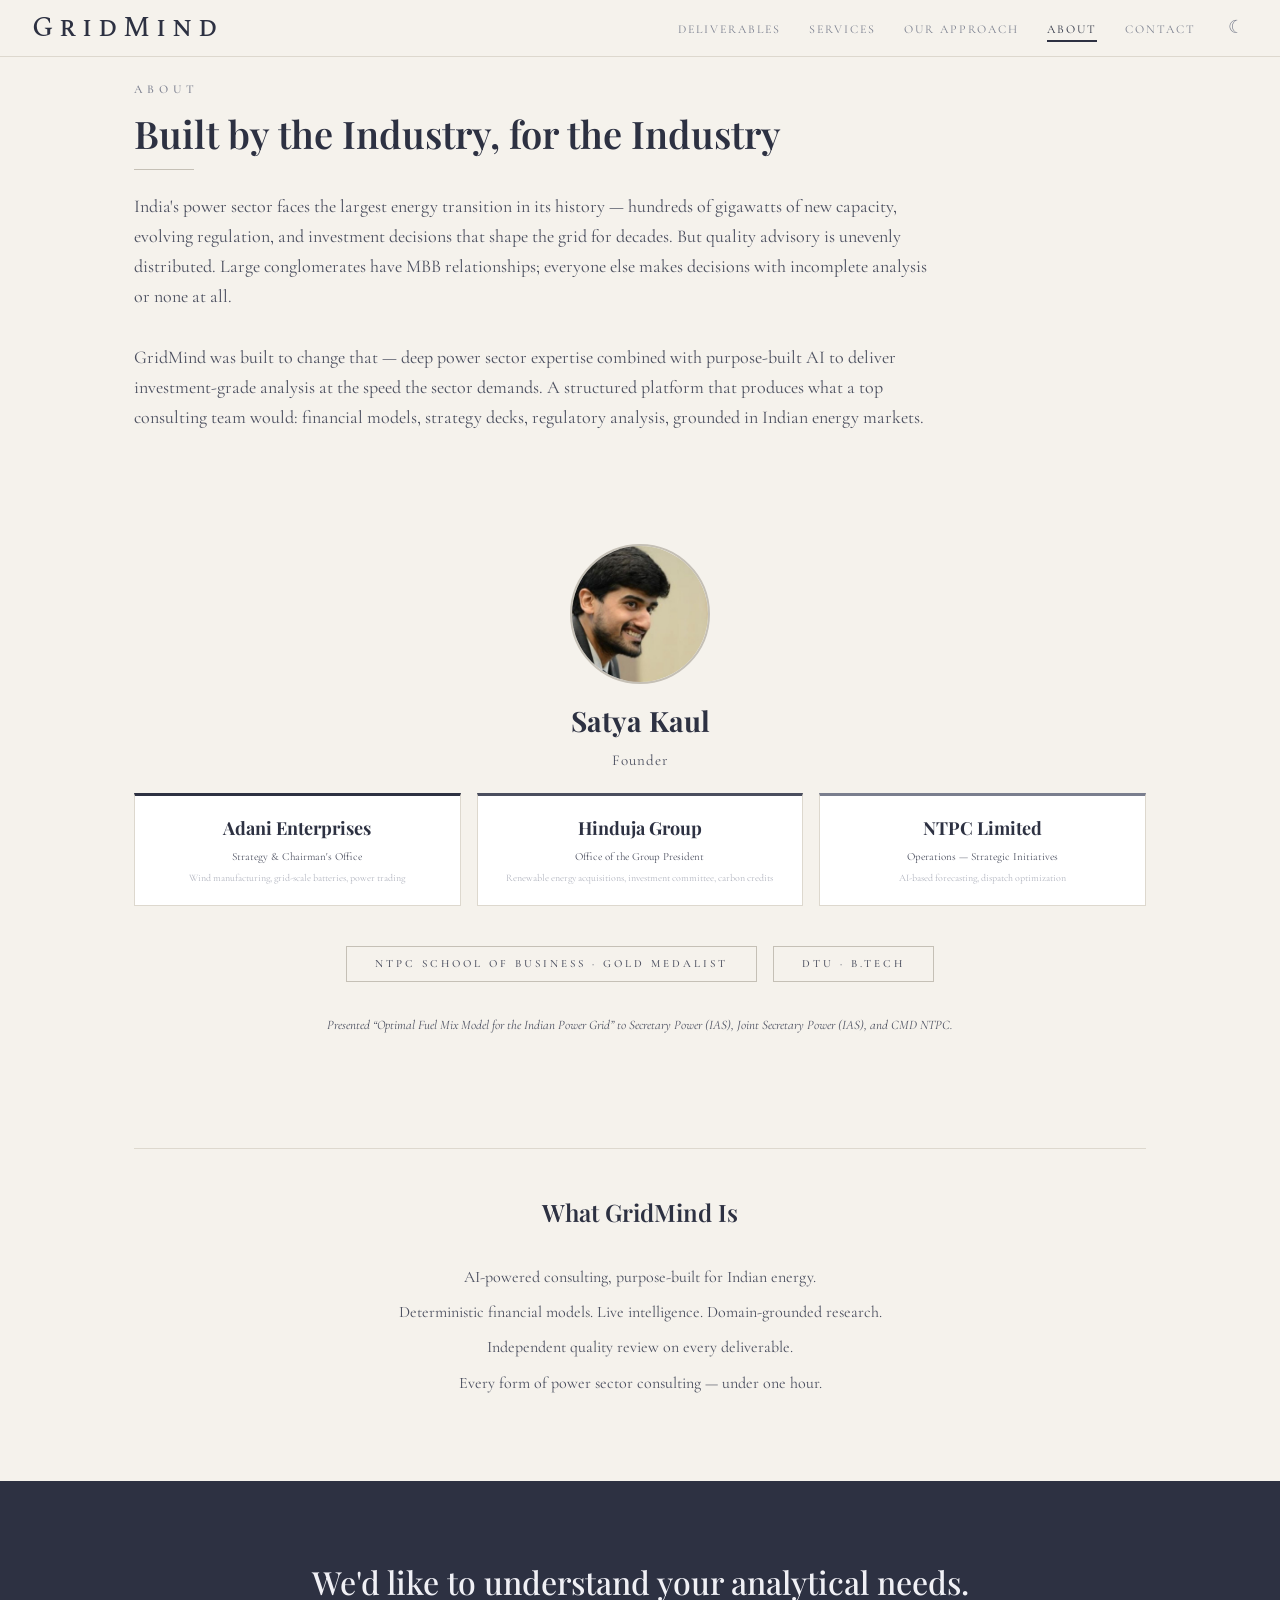
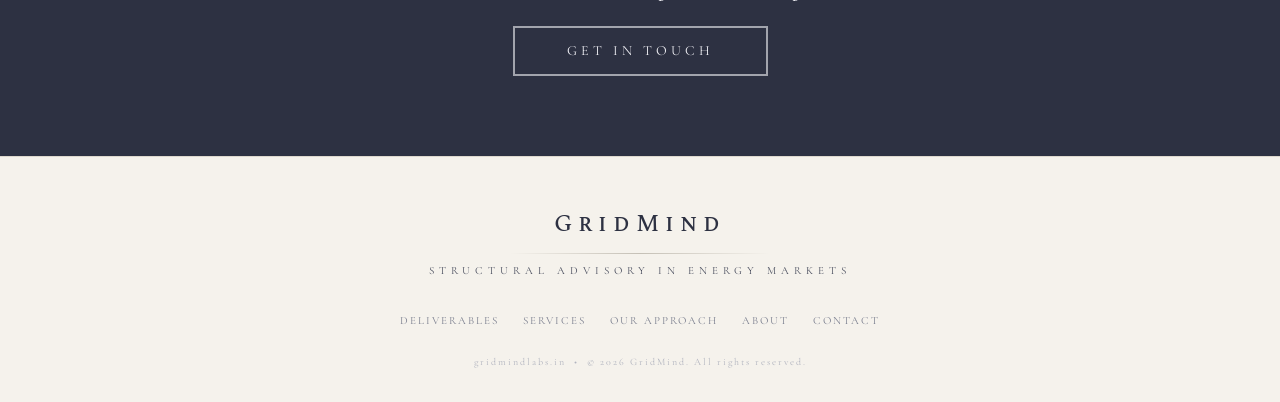
==== commit 43bcafaa: "Replace Big 4 with MBB across website Co-Authored-By: Claude Opus 4.6 (1M context) <noreply@anthropi" ====
--- a/about.html
+++ b/about.html
@@ -82,7 +82,7 @@
       <div class="hrl"></div>
     </div>
     <div data-animate data-delay="2">
-      <p class="sd" style="max-width:800px">India's power sector faces the largest energy transition in its history &mdash; hundreds of gigawatts of new capacity, evolving regulation, and investment decisions that shape the grid for decades. But quality advisory is unevenly distributed. Large conglomerates have Big 4 relationships; everyone else makes decisions with incomplete analysis or none at all.</p>
+      <p class="sd" style="max-width:800px">India's power sector faces the largest energy transition in its history &mdash; hundreds of gigawatts of new capacity, evolving regulation, and investment decisions that shape the grid for decades. But quality advisory is unevenly distributed. Large conglomerates have MBB relationships; everyone else makes decisions with incomplete analysis or none at all.</p>
     </div>
     <div data-animate data-delay="3">
       <p class="sd" style="max-width:800px">GridMind was built to change that &mdash; deep power sector expertise combined with purpose-built AI to deliver investment-grade analysis at the speed the sector demands. A structured platform that produces what a top consulting team would: financial models, strategy decks, regulatory analysis, grounded in Indian energy markets.</p>
